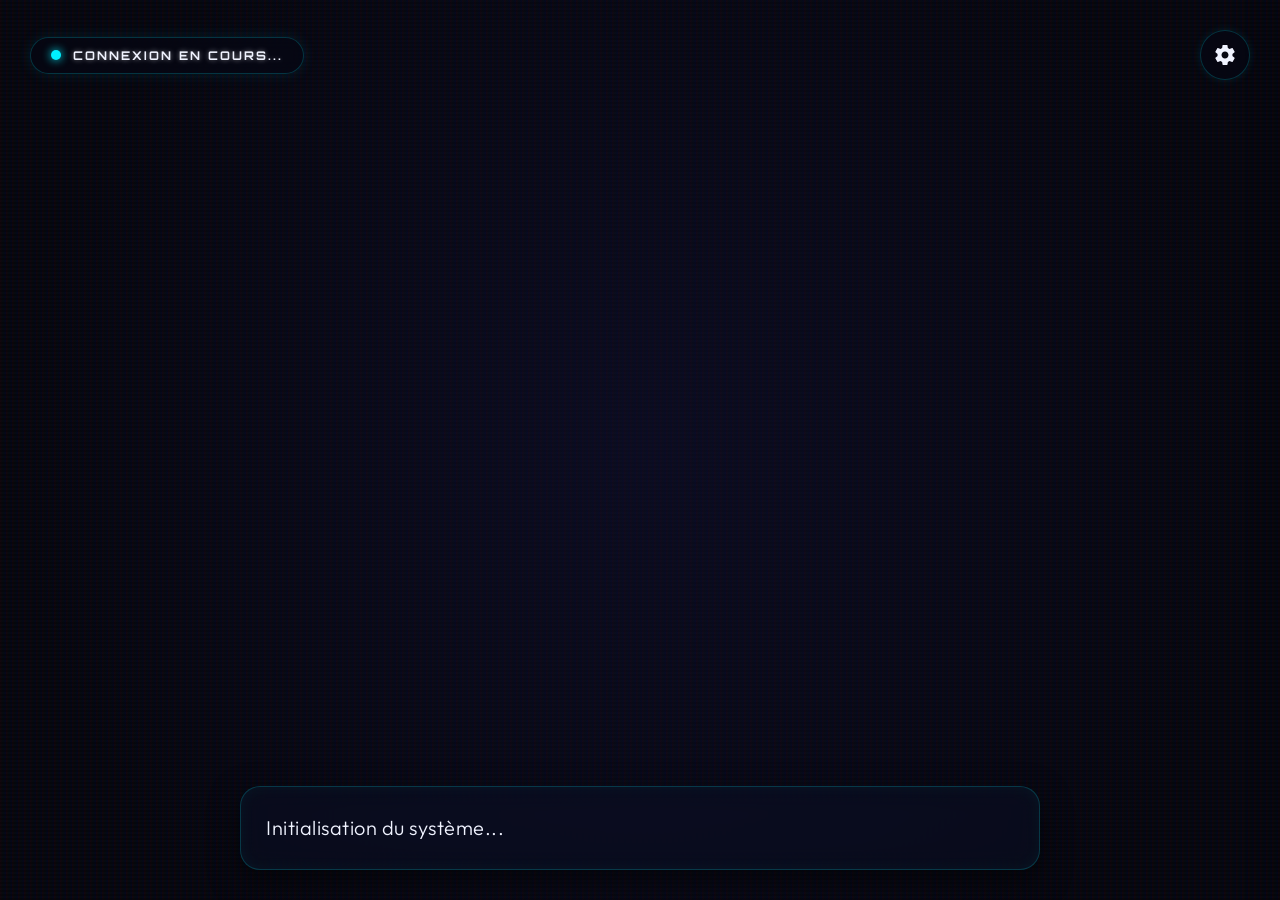
==== static/index.html @ eb3adc51 "Initial commit - Jarvis Portable 3D framework" ====
<!DOCTYPE html>
<html lang="fr">
<head>
    <meta charset="UTF-8">
    <meta name="viewport" content="width=device-width, initial-scale=1.0">
    <title>JARVIS - Assistant Virtuel 3D</title>
    <!-- Fonts moderns -->
    <link href="https://fonts.googleapis.com/css2?family=Outfit:wght@300;400;600;800&family=Orbitron:wght@400;700;900&display=swap" rel="stylesheet">
    <link rel="stylesheet" href="/static/css/style.css">
    
    <!-- CDNs pour Three.js, MediaPipe et QR Code -->
    <script src="https://cdnjs.cloudflare.com/ajax/libs/three.js/r128/three.min.js"></script>
    <script src="https://cdn.jsdelivr.net/npm/@mediapipe/camera_utils/camera_utils.js" crossorigin="anonymous"></script>
    <script src="https://cdn.jsdelivr.net/npm/@mediapipe/hands/hands.js" crossorigin="anonymous"></script>
    <script src="https://cdnjs.cloudflare.com/ajax/libs/qrcodejs/1.0.0/qrcode.min.js"></script>
</head>
<body>
    <!-- Canvas pour la Sphère 3D -->
    <div id="canvas-container"></div>

    <!-- Interface Principale -->
    <main id="main-interface">
        <header>
            <div id="status-container">
                <span id="status-dot"></span>
                <span id="status-text">CONNEXION EN COURS...</span>
            </div>
            <!-- Bouton Rouage Réglages -->
            <button id="settings-toggle" aria-label="Paramètres">
                <svg viewBox="0 0 24 24" width="24" height="24">
                    <path fill="currentColor" d="M19.43 12.98c.04-.32.07-.64.07-.98s-.03-.66-.07-.98l2.11-1.65c.19-.15.24-.42.12-.64l-2-3.46c-.12-.22-.39-.3-.61-.22l-2.49 1c-.52-.4-1.08-.73-1.69-.98l-.38-2.65C14.46 2.18 14.25 2 14 2h-4c-.25 0-.46.18-.49.42l-.38 2.65c-.61.25-1.17.59-1.69.98l-2.49-1c-.23-.09-.49 0-.61.22l-2 3.46c-.13.22-.07.49.12.64l2.11 1.65c-.04.32-.07.65-.07.98s.03.66.07.98l-2.11 1.65c-.19.15-.24.42-.12.64l2 3.46c.12.22.39.3.61.22l2.49-1c.52.4 1.08.73 1.69.98l.38 2.65c.03.24.24.42.49.42h4c.25 0 .46-.18.49-.42l.38-2.65c.61-.25 1.17-.59 1.69-.98l2.49 1c.23.09.49 0 .61-.22l2-3.46c.12-.22.07-.49-.12-.64l-2.11-1.65zM12 15.5c-1.93 0-3.5-1.57-3.5-3.5s1.57-3.5 3.5-3.5 3.5 1.57 3.5 3.5-1.57 3.5-3.5 3.5z"/>
                </svg>
            </button>
        </header>

        <!-- Zone de Réponses en Bas -->
        <section id="dialogue-section">
            <div id="user-input-display" class="hidden"></div>
            <div id="jarvis-response-display">Initialisation du système...</div>
        </section>
        
        <!-- Conteneur d'images affichées (ex: Captures d'écran) -->
        <div id="media-preview-container" class="hidden">
            <button id="close-media-preview">&times;</button>
            <img id="media-preview" src="" alt="Aperçu Jarvis">
        </div>
    </main>

    <!-- Panneau de Configuration (Drawer) -->
    <aside id="settings-panel">
        <div class="panel-header">
            <h2>Configuration Jarvis</h2>
            <button id="settings-close">&times;</button>
        </div>
        
        <div class="panel-body">
            <!-- Choix du LLM -->
            <div class="setting-group">
                <h3>Fournisseur LLM</h3>
                <div class="radio-group">
                    <label>
                        <input type="radio" name="provider" value="gemini" checked> Gemini API (Cloud/Gratuit)
                    </label>
                    <label>
                        <input type="radio" name="provider" value="ollama"> Ollama (Local)
                    </label>
                </div>
            </div>

            <!-- Paramètres Gemini -->
            <div class="setting-group" id="gemini-settings">
                <label for="gemini-key">Clé API Gemini</label>
                <input type="password" id="gemini-key" placeholder="Entrez votre clé API Google AI Studio">
                <label for="gemini-model">Modèle Gemini</label>
                <select id="gemini-model">
                    <option value="gemini-1.5-flash">Gemini 1.5 Flash (Recommandé - Ultra Rapide)</option>
                    <option value="gemini-1.5-pro">Gemini 1.5 Pro</option>
                    <option value="gemini-2.0-flash-exp">Gemini 2.0 Flash</option>
                </select>
            </div>

            <!-- Paramètres Ollama -->
            <div class="setting-group hidden" id="ollama-settings">
                <label for="ollama-url">URL Ollama</label>
                <input type="text" id="ollama-url" value="http://localhost:11434">
                <label for="ollama-model">Modèle Ollama</label>
                <input type="text" id="ollama-model" value="llama3" placeholder="Ex: llama3, mistral, phi3...">
            </div>

            <!-- Calibration Son d'Activation -->
            <div class="setting-group">
                <h3>Son d'Activation (Wake Sound)</h3>
                <p class="setting-info">Enregistrez un son fréquentiel unique (ex : sifflement, claquement sec) répété 3 fois.</p>
                <div class="wake-calibration-controls">
                    <button id="wake-calibrate-btn" class="btn-primary">Lancer l'étalonnage</button>
                    <div id="calibration-steps" class="hidden">
                        <span class="step-dot" id="step-1">1</span>
                        <span class="step-dot" id="step-2">2</span>
                        <span class="step-dot" id="step-3">3</span>
                    </div>
                </div>
                <div id="calibration-status">Non configuré. (Utilise le clic sur l'écran par défaut)</div>
            </div>

            <!-- Caméra & Tracking -->
            <div class="setting-group">
                <h3>Contrôle Gestuel (Caméra)</h3>
                <label class="switch">
                    <input type="checkbox" id="camera-tracking-toggle">
                    <span class="slider"></span>
                </label>
                <span class="switch-label">Activer le suivi des mains (Morphing 3D)</span>
            </div>

            <!-- Partage Réseau Local -->
            <div class="setting-group network-share">
                <h3>Partager sur le Réseau</h3>
                <p class="setting-info">Scannez ce QR Code ou accédez à l'adresse ci-dessous depuis un autre appareil (smartphone/tablette) connecté au même Wi-Fi.</p>
                <div id="qrcode"></div>
                <div id="local-ip-address">Recherche de l'adresse...</div>
            </div>
        </div>

        <div class="panel-footer">
            <button id="save-settings" class="btn-success">Appliquer & Sauvegarder</button>
        </div>
    </aside>

    <!-- Flux Vidéo Caché (pour MediaPipe Tracking) -->
    <video id="webcam" class="hidden" autoplay playsinline></video>

    <!-- Scripts Applicatifs -->
    <script src="/static/js/sphere.js"></script>
    <script src="/static/js/wake.js"></script>
    <script src="/static/js/hand.js"></script>
    <script src="/static/js/app.js"></script>
</body>
</html>
---- static/css/style.css ----
/* Style Principal - JARVIS */
:root {
    --bg-color: #05060f;
    --card-bg: rgba(10, 15, 30, 0.6);
    --border-color: rgba(0, 240, 255, 0.2);
    --glow-cyan: rgba(0, 240, 255, 0.4);
    
    /* Couleurs des états */
    --state-idle: #00f0ff;      /* Cyan */
    --state-thinking: #bd00ff;  /* Magenta/Violet */
    --state-speaking: #00ff66;  /* Vert Fluorescent */
    --state-sleeping: #0044ff;  /* Bleu Profond */
    
    --text-primary: #f0f3ff;
    --text-secondary: #8f9cae;
    --font-heading: 'Orbitron', sans-serif;
    --font-body: 'Outfit', sans-serif;
}

* {
    box-sizing: border-box;
    margin: 0;
    padding: 0;
}

body, html {
    width: 100%;
    height: 100%;
    overflow: hidden;
    background-color: var(--bg-color);
    font-family: var(--font-body);
    color: var(--text-primary);
    user-select: none;
}

/* Arrière-plan subtilement étoilé/quadrillé */
body::before {
    content: '';
    position: absolute;
    top: 0;
    left: 0;
    width: 100%;
    height: 100%;
    background-image: 
        radial-gradient(circle at 50% 50%, rgba(20, 20, 60, 0.4) 0%, transparent 80%),
        linear-gradient(rgba(18, 16, 16, 0) 50%, rgba(0, 0, 0, 0.25) 50%), 
        linear-gradient(90deg, rgba(255, 0, 0, 0.06), rgba(0, 255, 0, 0.02), rgba(0, 0, 255, 0.06));
    background-size: 100% 100%, 100% 4px, 6px 100%;
    z-index: 0;
    pointer-events: none;
}

/* Conteneur 3D */
#canvas-container {
    position: absolute;
    top: 0;
    left: 0;
    width: 100%;
    height: 100%;
    z-index: 1;
}

/* Interface Principale */
#main-interface {
    position: absolute;
    top: 0;
    left: 0;
    width: 100%;
    height: 100%;
    z-index: 2;
    display: flex;
    flex-direction: column;
    justify-content: space-between;
    padding: 30px;
    pointer-events: none; /* Laisse le clic traverser vers la sphère */
}

#main-interface * {
    pointer-events: auto; /* Réactive le clic pour les éléments interactifs */
}

/* Header */
header {
    display: flex;
    justify-content: space-between;
    align-items: center;
    width: 100%;
}

#status-container {
    display: flex;
    align-items: center;
    background: rgba(5, 7, 20, 0.5);
    border: 1px solid var(--border-color);
    padding: 10px 20px;
    border-radius: 30px;
    backdrop-filter: blur(8px);
    box-shadow: 0 0 15px rgba(0, 240, 255, 0.1);
}

#status-dot {
    width: 10px;
    height: 10px;
    border-radius: 50%;
    background-color: var(--state-idle);
    margin-right: 12px;
    box-shadow: 0 0 10px var(--state-idle);
    transition: all 0.5s ease;
}

#status-text {
    font-family: var(--font-heading);
    font-size: 12px;
    font-weight: 700;
    letter-spacing: 2px;
    color: var(--text-primary);
    text-shadow: 0 0 5px rgba(255,255,255,0.5);
}

#settings-toggle {
    background: rgba(5, 7, 20, 0.5);
    border: 1px solid var(--border-color);
    color: var(--text-primary);
    width: 50px;
    height: 50px;
    border-radius: 50%;
    display: flex;
    align-items: center;
    justify-content: center;
    cursor: pointer;
    backdrop-filter: blur(8px);
    transition: all 0.3s ease;
    box-shadow: 0 0 10px rgba(0, 240, 255, 0.1);
}

#settings-toggle:hover {
    color: var(--state-idle);
    border-color: var(--state-idle);
    transform: rotate(45deg);
    box-shadow: 0 0 15px var(--glow-cyan);
}

/* Zone Dialogue */
#dialogue-section {
    width: 100%;
    max-width: 800px;
    margin: 0 auto;
    background: var(--card-bg);
    border: 1px solid var(--border-color);
    border-radius: 20px;
    padding: 25px;
    backdrop-filter: blur(12px) saturate(180%);
    box-shadow: 0 10px 30px rgba(0,0,0,0.5), inset 0 0 15px rgba(0, 240, 255, 0.05);
    transition: all 0.3s ease;
}

#user-input-display {
    font-family: var(--font-body);
    font-size: 16px;
    color: var(--text-secondary);
    margin-bottom: 12px;
    padding-bottom: 8px;
    border-bottom: 1px solid rgba(255, 255, 255, 0.05);
}

#jarvis-response-display {
    font-family: var(--font-body);
    font-size: 20px;
    line-height: 1.6;
    font-weight: 300;
    letter-spacing: 0.5px;
    transition: all 0.3s ease;
}

/* Preview Image */
#media-preview-container {
    position: absolute;
    top: 50%;
    left: 50%;
    transform: translate(-50%, -50%);
    z-index: 10;
    background: var(--card-bg);
    border: 2px solid var(--state-idle);
    border-radius: 12px;
    padding: 10px;
    box-shadow: 0 0 40px rgba(0, 240, 255, 0.3);
    backdrop-filter: blur(12px);
    max-width: 80%;
    max-height: 80%;
    display: flex;
    flex-direction: column;
}

#media-preview {
    max-width: 100%;
    max-height: 60vh;
    border-radius: 6px;
    object-fit: contain;
}

#close-media-preview {
    align-self: flex-end;
    background: none;
    border: none;
    color: #ff3b30;
    font-size: 30px;
    cursor: pointer;
    line-height: 1;
    margin-bottom: 5px;
}

/* Panneau Configuration (Glassmorphism Sidebar) */
#settings-panel {
    position: absolute;
    top: 0;
    right: -420px;
    width: 400px;
    height: 100%;
    background: rgba(5, 7, 20, 0.85);
    border-left: 1px solid var(--border-color);
    box-shadow: -10px 0 30px rgba(0,0,0,0.5);
    z-index: 100;
    display: flex;
    flex-direction: column;
    transition: right 0.4s cubic-bezier(0.1, 0.9, 0.2, 1);
    backdrop-filter: blur(25px);
}

#settings-panel.open {
    right: 0;
}

.panel-header {
    padding: 25px;
    border-bottom: 1px solid rgba(255,255,255,0.05);
    display: flex;
    justify-content: space-between;
    align-items: center;
}

.panel-header h2 {
    font-family: var(--font-heading);
    font-size: 18px;
    letter-spacing: 1px;
    color: var(--state-idle);
    text-shadow: 0 0 10px rgba(0, 240, 255, 0.3);
}

#settings-close {
    background: none;
    border: none;
    color: var(--text-secondary);
    font-size: 28px;
    cursor: pointer;
    transition: color 0.3s;
}

#settings-close:hover {
    color: #ff3b30;
}

.panel-body {
    flex: 1;
    overflow-y: auto;
    padding: 25px;
}

.setting-group {
    margin-bottom: 30px;
}

.setting-group h3 {
    font-family: var(--font-heading);
    font-size: 14px;
    letter-spacing: 1px;
    margin-bottom: 15px;
    color: var(--text-primary);
    border-left: 2px solid var(--state-idle);
    padding-left: 10px;
}

.setting-info {
    font-size: 12px;
    color: var(--text-secondary);
    margin-bottom: 12px;
    line-height: 1.4;
}

label {
    display: block;
    font-size: 12px;
    color: var(--text-secondary);
    margin-bottom: 8px;
    text-transform: uppercase;
    letter-spacing: 0.5px;
}

input[type="text"], input[type="password"], select {
    width: 100%;
    background: rgba(255, 255, 255, 0.05);
    border: 1px solid rgba(255, 255, 255, 0.1);
    padding: 12px;
    border-radius: 8px;
    color: var(--text-primary);
    font-family: var(--font-body);
    font-size: 14px;
    margin-bottom: 15px;
    transition: all 0.3s;
}

input:focus, select:focus {
    outline: none;
    border-color: var(--state-idle);
    box-shadow: 0 0 10px rgba(0, 240, 255, 0.2);
}

/* Radio Group */
.radio-group {
    display: flex;
    flex-direction: column;
    gap: 12px;
}

.radio-group label {
    display: flex;
    align-items: center;
    cursor: pointer;
    text-transform: none;
    font-size: 14px;
    color: var(--text-primary);
}

.radio-group input[type="radio"] {
    margin-right: 10px;
    accent-color: var(--state-idle);
}

/* Buttons */
.btn-primary, .btn-success {
    width: 100%;
    padding: 14px;
    border-radius: 8px;
    font-family: var(--font-heading);
    font-weight: 700;
    font-size: 13px;
    letter-spacing: 1px;
    cursor: pointer;
    transition: all 0.3s;
    border: none;
}

.btn-primary {
    background: transparent;
    border: 1px solid var(--state-idle);
    color: var(--state-idle);
}

.btn-primary:hover {
    background: var(--state-idle);
    color: var(--bg-color);
    box-shadow: 0 0 15px var(--glow-cyan);
}

.btn-success {
    background: linear-gradient(135deg, #00f0ff, #bd00ff);
    color: white;
}

.btn-success:hover {
    filter: brightness(1.2);
    box-shadow: 0 0 20px rgba(189, 0, 255, 0.4);
}

.panel-footer {
    padding: 25px;
    border-top: 1px solid rgba(255,255,255,0.05);
}

/* Calibration Son */
.wake-calibration-controls {
    display: flex;
    align-items: center;
    gap: 15px;
    margin-bottom: 12px;
}

#calibration-steps {
    display: flex;
    gap: 8px;
}

.step-dot {
    width: 24px;
    height: 24px;
    border-radius: 50%;
    background: rgba(255, 255, 255, 0.1);
    color: var(--text-secondary);
    display: flex;
    align-items: center;
    justify-content: center;
    font-size: 11px;
    font-weight: bold;
    transition: all 0.3s;
}

.step-dot.active {
    background: var(--state-idle);
    color: var(--bg-color);
    box-shadow: 0 0 8px var(--state-idle);
}

.step-dot.done {
    background: var(--state-speaking);
    color: var(--bg-color);
}

#calibration-status {
    font-size: 13px;
    color: var(--state-idle);
}

/* Switch Toggle (Camera) */
.switch {
    position: relative;
    display: inline-block;
    width: 50px;
    height: 26px;
    vertical-align: middle;
    margin-right: 12px;
}

.switch input {
    opacity: 0;
    width: 0;
    height: 0;
}

.slider {
    position: absolute;
    cursor: pointer;
    top: 0;
    left: 0;
    right: 0;
    bottom: 0;
    background-color: rgba(255, 255, 255, 0.1);
    transition: .4s;
    border-radius: 34px;
    border: 1px solid rgba(255,255,255,0.05);
}

.slider:before {
    position: absolute;
    content: "";
    height: 18px;
    width: 18px;
    left: 3px;
    bottom: 3px;
    background-color: white;
    transition: .4s;
    border-radius: 50%;
}

input:checked + .slider {
    background-color: var(--state-idle);
}

input:checked + .slider:before {
    transform: translateX(24px);
    background-color: var(--bg-color);
}

.switch-label {
    font-size: 14px;
    color: var(--text-primary);
    vertical-align: middle;
}

/* Partage Réseau */
.network-share {
    display: flex;
    flex-direction: column;
    align-items: center;
    text-align: center;
    background: rgba(255, 255, 255, 0.02);
    border: 1px dashed rgba(0, 240, 255, 0.2);
    border-radius: 12px;
    padding: 15px;
    margin-top: 20px;
}

#qrcode {
    padding: 8px;
    background: white;
    border-radius: 8px;
    margin-bottom: 12px;
    display: inline-block;
}

#local-ip-address {
    font-family: var(--font-heading);
    font-size: 14px;
    color: var(--state-idle);
    letter-spacing: 0.5px;
}

/* Animations */
.hidden {
    display: none !important;
}

/* Scrollbars */
.panel-body::-webkit-scrollbar {
    width: 6px;
}

.panel-body::-webkit-scrollbar-track {
    background: transparent;
}

.panel-body::-webkit-scrollbar-thumb {
    background: rgba(255, 255, 255, 0.1);
    border-radius: 3px;
}

.panel-body::-webkit-scrollbar-thumb:hover {
    background: var(--state-idle);
}
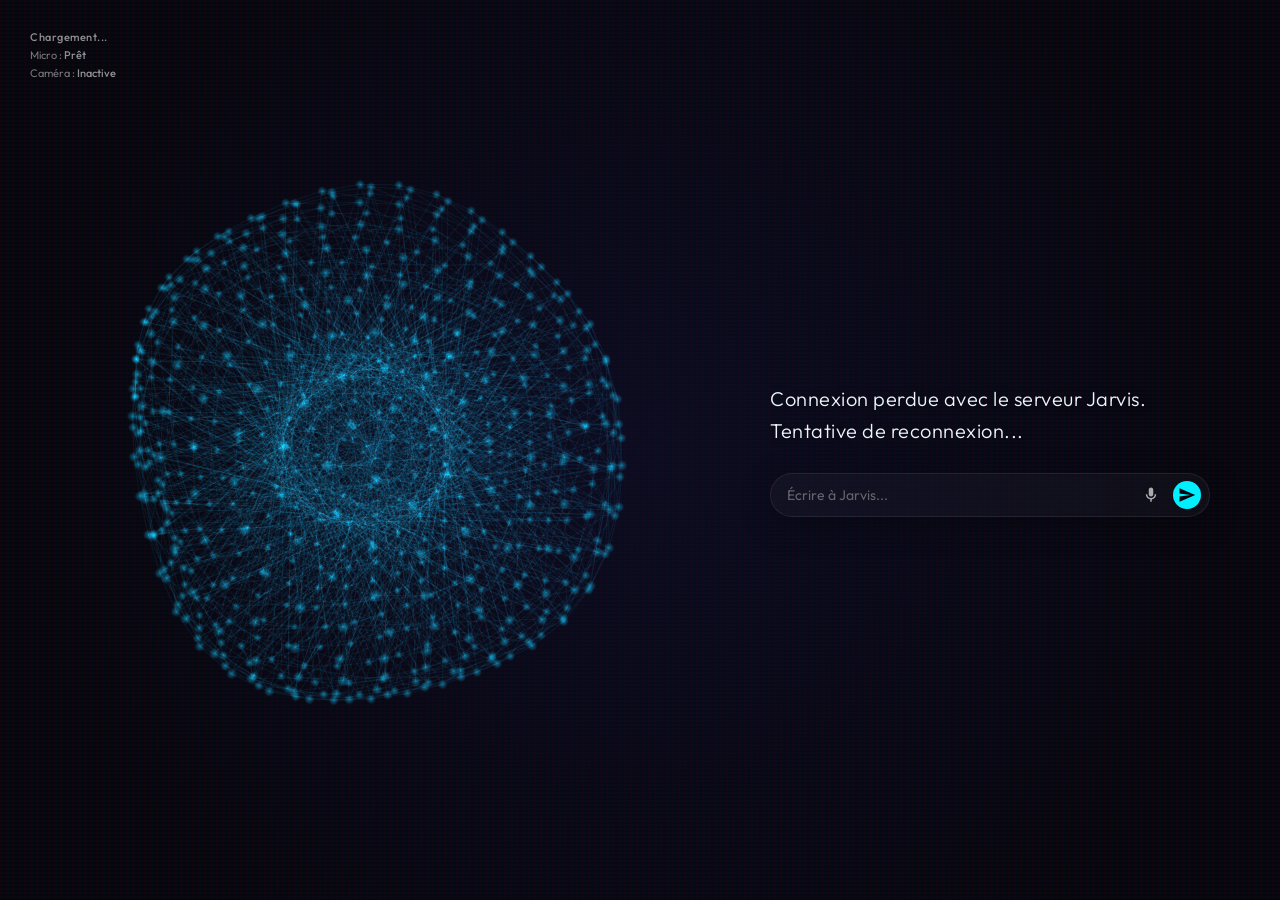
==== commit fb949fcd: "v2.3.4 — Smooth transitions, tracking perf, offline assets, modules, audit report - Smooth sphere tr" ====
--- a/static/index.html
+++ b/static/index.html
@@ -8,35 +8,51 @@
     <link href="https://fonts.googleapis.com/css2?family=Outfit:wght@300;400;600;800&family=Orbitron:wght@400;700;900&display=swap" rel="stylesheet">
     <link rel="stylesheet" href="/static/css/style.css">
     
-    <!-- CDNs pour Three.js, MediaPipe et QR Code -->
-    <script src="https://cdnjs.cloudflare.com/ajax/libs/three.js/r128/three.min.js"></script>
-    <script src="https://cdn.jsdelivr.net/npm/@mediapipe/camera_utils/camera_utils.js" crossorigin="anonymous"></script>
-    <script src="https://cdn.jsdelivr.net/npm/@mediapipe/hands/hands.js" crossorigin="anonymous"></script>
-    <script src="https://cdnjs.cloudflare.com/ajax/libs/qrcodejs/1.0.0/qrcode.min.js"></script>
+    <!-- Dépendances locales pour Three.js, MediaPipe et QR Code -->
+    <script src="/static/js/libs/three.min.js"></script>
+    <script src="/static/js/libs/mediapipe/hands.js" crossorigin="anonymous"></script>
+    <script src="/static/js/libs/qrcode.min.js"></script>
 </head>
 <body>
+    <!-- Écran de Chargement Initial -->
+    <div id="loading-screen">
+        <div class="loading-spinner"></div>
+        <h1 class="loading-title">JARVIS</h1>
+        <p class="loading-subtitle">Initialisation des connexions et chargement du système...</p>
+    </div>
+
     <!-- Canvas pour la Sphère 3D -->
     <div id="canvas-container"></div>
 
     <!-- Interface Principale -->
     <main id="main-interface">
         <header>
-            <div id="status-container">
-                <span id="status-dot"></span>
-                <span id="status-text">CONNEXION EN COURS...</span>
+            <div id="system-info">
+                <div class="system-version" id="system-version">Chargement...</div>
+                <div class="system-status-row">Micro : <span id="status-mic">Prêt</span></div>
+                <div class="system-status-row">Caméra : <span id="status-cam">Inactive</span></div>
             </div>
-            <!-- Bouton Rouage Réglages -->
-            <button id="settings-toggle" aria-label="Paramètres">
-                <svg viewBox="0 0 24 24" width="24" height="24">
-                    <path fill="currentColor" d="M19.43 12.98c.04-.32.07-.64.07-.98s-.03-.66-.07-.98l2.11-1.65c.19-.15.24-.42.12-.64l-2-3.46c-.12-.22-.39-.3-.61-.22l-2.49 1c-.52-.4-1.08-.73-1.69-.98l-.38-2.65C14.46 2.18 14.25 2 14 2h-4c-.25 0-.46.18-.49.42l-.38 2.65c-.61.25-1.17.59-1.69.98l-2.49-1c-.23-.09-.49 0-.61.22l-2 3.46c-.13.22-.07.49.12.64l2.11 1.65c-.04.32-.07.65-.07.98s.03.66.07.98l-2.11 1.65c-.19.15-.24.42-.12.64l2 3.46c.12.22.39.3.61.22l2.49-1c.52.4 1.08.73 1.69.98l.38 2.65c.03.24.24.42.49.42h4c.25 0 .46-.18.49-.42l.38-2.65c.61-.25 1.17-.59 1.69-.98l2.49 1c.23.09.49 0 .61-.22l2-3.46c.12-.22.07-.49-.12-.64l-2.11-1.65zM12 15.5c-1.93 0-3.5-1.57-3.5-3.5s1.57-3.5 3.5-3.5 3.5 1.57 3.5 3.5-1.57 3.5-3.5 3.5z"/>
-                </svg>
-            </button>
         </header>
 
         <!-- Zone de Réponses en Bas -->
         <section id="dialogue-section">
             <div id="user-input-display" class="hidden"></div>
             <div id="jarvis-response-display">Initialisation du système...</div>
+            
+            <!-- Bulle d'écriture minimaliste style Apple -->
+            <div id="chat-input-bubble">
+                <input type="text" id="chat-input" placeholder="Écrire à Jarvis..." autocomplete="off">
+                <button id="chat-mic-btn" aria-label="Activer le micro">
+                    <svg viewBox="0 0 24 24" width="18" height="18">
+                        <path fill="currentColor" d="M12 14c1.66 0 3-1.34 3-3V5c0-1.66-1.34-3-3-3S9 3.34 9 5v6c0 1.66 1.34 3 3 3zM17 11c0 2.76-2.24 5-5 5s-5-2.24-5-5H5c0 3.53 2.61 6.43 6 6.92V21h2v-3.08c3.39-.49 6-3.39 6-6.92h-2z"/>
+                    </svg>
+                </button>
+                <button id="chat-send" aria-label="Envoyer">
+                    <svg viewBox="0 0 24 24" width="18" height="18">
+                        <path fill="currentColor" d="M2.01 21L23 12 2.01 3 2 10l15 2-15 2z"/>
+                    </svg>
+                </button>
+            </div>
         </section>
         
         <!-- Conteneur d'images affichées (ex: Captures d'écran) -->
@@ -46,93 +62,211 @@
         </div>
     </main>
 
-    <!-- Panneau de Configuration (Drawer) -->
-    <aside id="settings-panel">
+    <!-- Backdrop flouté pour le menu de configuration -->
+    <div id="settings-backdrop" class="hidden"></div>
+
+    <!-- Menu Configuration Apple Style (Centré) -->
+    <div id="settings-panel" class="hidden">
         <div class="panel-header">
             <h2>Configuration Jarvis</h2>
-            <button id="settings-close">&times;</button>
+            <button id="settings-close" aria-label="Fermer">&times;</button>
         </div>
         
-        <div class="panel-body">
-            <!-- Choix du LLM -->
-            <div class="setting-group">
-                <h3>Fournisseur LLM</h3>
-                <div class="radio-group">
-                    <label>
-                        <input type="radio" name="provider" value="gemini" checked> Gemini API (Cloud/Gratuit)
-                    </label>
-                    <label>
-                        <input type="radio" name="provider" value="ollama"> Ollama (Local)
-                    </label>
-                </div>
-            </div>
-
-            <!-- Paramètres Gemini -->
-            <div class="setting-group" id="gemini-settings">
-                <label for="gemini-key">Clé API Gemini</label>
-                <input type="password" id="gemini-key" placeholder="Entrez votre clé API Google AI Studio">
-                <label for="gemini-model">Modèle Gemini</label>
-                <select id="gemini-model">
-                    <option value="gemini-1.5-flash">Gemini 1.5 Flash (Recommandé - Ultra Rapide)</option>
-                    <option value="gemini-1.5-pro">Gemini 1.5 Pro</option>
-                    <option value="gemini-2.0-flash-exp">Gemini 2.0 Flash</option>
-                </select>
-            </div>
-
-            <!-- Paramètres Ollama -->
-            <div class="setting-group hidden" id="ollama-settings">
-                <label for="ollama-url">URL Ollama</label>
-                <input type="text" id="ollama-url" value="http://localhost:11434">
-                <label for="ollama-model">Modèle Ollama</label>
-                <input type="text" id="ollama-model" value="llama3" placeholder="Ex: llama3, mistral, phi3...">
-            </div>
-
-            <!-- Calibration Son d'Activation -->
-            <div class="setting-group">
-                <h3>Son d'Activation (Wake Sound)</h3>
-                <p class="setting-info">Enregistrez un son fréquentiel unique (ex : sifflement, claquement sec) répété 3 fois.</p>
-                <div class="wake-calibration-controls">
-                    <button id="wake-calibrate-btn" class="btn-primary">Lancer l'étalonnage</button>
-                    <div id="calibration-steps" class="hidden">
-                        <span class="step-dot" id="step-1">1</span>
-                        <span class="step-dot" id="step-2">2</span>
-                        <span class="step-dot" id="step-3">3</span>
-                    </div>
-                </div>
-                <div id="calibration-status">Non configuré. (Utilise le clic sur l'écran par défaut)</div>
-            </div>
-
-            <!-- Caméra & Tracking -->
-            <div class="setting-group">
-                <h3>Contrôle Gestuel (Caméra)</h3>
-                <label class="switch">
-                    <input type="checkbox" id="camera-tracking-toggle">
-                    <span class="slider"></span>
-                </label>
-                <span class="switch-label">Activer le suivi des mains (Morphing 3D)</span>
-            </div>
-
-            <!-- Partage Réseau Local -->
-            <div class="setting-group network-share">
-                <h3>Partager sur le Réseau</h3>
-                <p class="setting-info">Scannez ce QR Code ou accédez à l'adresse ci-dessous depuis un autre appareil (smartphone/tablette) connecté au même Wi-Fi.</p>
-                <div id="qrcode"></div>
-                <div id="local-ip-address">Recherche de l'adresse...</div>
-            </div>
-        </div>
-
+        <div class="panel-container">
+            <aside class="settings-sidebar">
+                <button class="tab-btn active" data-tab="general">
+                    <svg viewBox="0 0 24 24" width="14" height="14" style="margin-right: 4px; vertical-align: middle;"><path fill="currentColor" d="M12 2C6.48 2 2 6.48 2 12s4.48 10 10 10 10-4.48 10-10S17.52 2 12 2zm1 15h-2v-6h2v6zm0-8h-2V7h2v2z"/></svg>
+                    Général
+                </button>
+                <button class="tab-btn" data-tab="audio">
+                    <svg viewBox="0 0 24 24" width="14" height="14" style="margin-right: 4px; vertical-align: middle;"><path fill="currentColor" d="M12 3a3 3 0 0 0-3 3v6a3 3 0 0 0 6 0V6a3 3 0 0 0-3-3zm5.3 9A6.29 6.29 0 0 1 12 17.7A6.29 6.29 0 0 1 6.7 12H5a7 7 0 0 0 6.5 6.93V21h1v-2.07A7 7 0 0 0 19 12h-1.7z"/></svg>
+                    Audio & Voix
+                </button>
+                <button class="tab-btn" data-tab="sensors">
+                    <svg viewBox="0 0 24 24" width="14" height="14" style="margin-right: 4px; vertical-align: middle;"><path fill="currentColor" d="M12 22C6.48 22 2 17.52 2 12S6.48 2 12 2s10 4.48 10 10-4.48 10-10 10zm-1-6h2v2h-2v-2zm2-8h-2v6h2V8z"/></svg>
+                    Rendu & Gestes
+                </button>
+                <button class="tab-btn" data-tab="modules">
+                    <svg viewBox="0 0 24 24" width="14" height="14" style="margin-right: 4px; vertical-align: middle;"><path fill="currentColor" d="M4 4h7v7H4zm10 0h7v7h-7zM4 14h7v7H4zm10 0h7v7h-7z"/></svg>
+                    Modules
+                </button>
+                <button class="tab-btn" data-tab="network">
+                    <svg viewBox="0 0 24 24" width="14" height="14" style="margin-right: 4px; vertical-align: middle;"><path fill="currentColor" d="M12 2C6.48 2 2 6.48 2 12s4.48 10 10 10 10-4.48 10-10S17.52 2 12 2zm-1 17.93c-3.95-.49-7-3.85-7-7.93 0-.62.08-1.21.21-1.79L9 15v1c0 1.1.9 2 2 2v1.93zm6.9-2.54c-.26-.81-1-1.39-1.9-1.39h-1v-3c0-.55-.45-1-1-1H8v-2h2c.55 0 1-.45 1-1V7h2c1.1 0 2-.9 2-2v-.41c2.93 1.19 5 4.06 5 7.41 0 2.08-.8 3.97-2.1 5.39z"/></svg>
+                    Réseau
+                </button>
+            </aside>
+            
+            <main class="settings-content">
+                <!-- Onglet Général -->
+                <div class="tab-pane active" id="tab-general">
+                    <div class="setting-section">
+                        <h3>Fournisseur LLM</h3>
+                        <div class="radio-group">
+                            <label class="radio-label">
+                                <input type="radio" name="provider" value="gemini" checked>
+                                <span>Gemini API (Google Studio)</span>
+                            </label>
+                            <label class="radio-label">
+                                <input type="radio" name="provider" value="ollama">
+                                <span>Ollama (Local)</span>
+                            </label>
+                        </div>
+                    </div>
+                    
+                    <div class="setting-section" id="gemini-settings">
+                        <h3>Configuration Gemini</h3>
+                        <div class="input-group">
+                            <label for="gemini-key">Clé API Gemini</label>
+                            <input type="password" id="gemini-key" placeholder="AIzaSy...">
+                        </div>
+                        <div class="input-group">
+                            <label for="gemini-model">Modèle Gemini</label>
+                            <select id="gemini-model">
+                                <option value="gemini-1.5-flash">Gemini 1.5 Flash (Ultra Rapide)</option>
+                                <option value="gemini-1.5-pro">Gemini 1.5 Pro</option>
+                                <option value="gemini-2.0-flash-exp">Gemini 2.0 Flash</option>
+                            </select>
+                        </div>
+                    </div>
+                    
+                    <div class="setting-section hidden" id="ollama-settings">
+                        <h3>Configuration Ollama</h3>
+                        <div class="input-group">
+                            <label for="ollama-url">URL Serveur</label>
+                            <input type="text" id="ollama-url" value="http://localhost:11434">
+                        </div>
+                        <div class="input-group">
+                            <label for="ollama-model">Nom du modèle</label>
+                            <input type="text" id="ollama-model" value="llama3" placeholder="Ex: llama3...">
+                        </div>
+                    </div>
+                </div>
+                
+                <!-- Onglet Audio & Voix -->
+                <div class="tab-pane hidden" id="tab-audio">
+                    <div class="setting-section">
+                        <h3>Reconnaissance Vocale (Micro)</h3>
+                        <div class="switch-row">
+                            <span class="switch-label">Activer le microphone (Écoute active)</span>
+                            <label class="switch">
+                                <input type="checkbox" id="mic-active-toggle">
+                                <span class="slider"></span>
+                            </label>
+                        </div>
+                    </div>
+                    
+                    <div class="setting-section">
+                        <h3>Synthèse Vocale (Voix Jarvis)</h3>
+                        <p class="setting-info">Personnalisez la voix, le débit de parole et la hauteur de Jarvis.</p>
+                        <div class="input-group">
+                            <label for="tts-voice-select">Sélectionner la voix</label>
+                            <select id="tts-voice-select">
+                                <option value="">Par défaut (Système)</option>
+                            </select>
+                        </div>
+                        <div class="slider-group" style="margin-top: 12px;">
+                            <div class="slider-header">
+                                <label for="tts-rate-slider" style="margin-bottom: 0;">Débit de parole : <span id="tts-rate-val">1.0</span></label>
+                            </div>
+                            <input type="range" id="tts-rate-slider" min="0.5" max="2.0" step="0.1" value="1.0" style="width: 100%; accent-color: var(--state-idle); margin-top: 8px;">
+                        </div>
+                        <div class="slider-group" style="margin-top: 12px;">
+                            <div class="slider-header">
+                                <label for="tts-pitch-slider" style="margin-bottom: 0;">Hauteur (Pitch) : <span id="tts-pitch-val">1.0</span></label>
+                            </div>
+                            <input type="range" id="tts-pitch-slider" min="0.5" max="1.5" step="0.1" value="1.0" style="width: 100%; accent-color: var(--state-idle); margin-top: 8px;">
+                        </div>
+                    </div>
+                    
+                    <div class="setting-section">
+                        <h3>Son d'Activation</h3>
+                        <p class="setting-info">Enregistrez un son fréquentiel unique (sifflement, claquement) répété 3 fois.</p>
+                        <div class="wake-calibration-controls">
+                            <button id="wake-calibrate-btn" class="btn-primary">Lancer l'étalonnage</button>
+                            <div id="calibration-steps" class="hidden">
+                                <span class="step-dot" id="step-1">1</span>
+                                <span class="step-dot" id="step-2">2</span>
+                                <span class="step-dot" id="step-3">3</span>
+                            </div>
+                        </div>
+                        <div id="calibration-status">Non configuré (clic sur l'écran par défaut)</div>
+                    </div>
+                </div>
+                
+                <!-- Onglet Rendu & Gestes -->
+                <div class="tab-pane hidden" id="tab-sensors">
+                    <div class="setting-section">
+                        <h3>Contrôle Gestuel (Caméra)</h3>
+                        <div class="switch-row">
+                            <span class="switch-label">Suivi des mains (Morphing 3D)</span>
+                            <label class="switch">
+                                <input type="checkbox" id="camera-tracking-toggle">
+                                <span class="slider"></span>
+                            </label>
+                        </div>
+                    </div>
+                    
+                    <div class="setting-section">
+                        <h3>Affichage de la Sphère</h3>
+                        <div class="slider-group">
+                            <div class="slider-header">
+                                <label for="particle-count-slider" style="margin-bottom: 0;">Quantité de Neurones : <span id="particle-count-val">600</span></label>
+                            </div>
+                            <input type="range" id="particle-count-slider" min="100" max="2000" step="50" value="600" style="width: 100%; accent-color: var(--state-idle); margin-top: 8px;">
+                        </div>
+                    </div>
+                </div>
+                
+                <!-- Onglet Modules -->
+                <div class="tab-pane hidden" id="tab-modules">
+                    <div class="setting-section">
+                        <h3>Gestion des Modules</h3>
+                        <p class="setting-info">Activez ou désactivez les fonctionnalités de Jarvis.</p>
+                        <div id="modules-list-container">
+                            <p style="font-size: 13px; color: var(--text-secondary);">Chargement des modules...</p>
+                        </div>
+                        <div style="margin-top: 15px;">
+                            <button id="reload-modules-btn" class="btn-primary">Recharger les modules</button>
+                        </div>
+                    </div>
+                    
+                    <div class="setting-section">
+                        <h3>Importer un Module</h3>
+                        <p class="setting-info">Sélectionnez un fichier Python (.py) pour l'installer comme nouveau module.</p>
+                        <div style="display: flex; gap: 10px; align-items: center; margin-top: 12px; flex-wrap: wrap;">
+                            <input type="file" id="import-module-file" accept=".py" style="display: none;">
+                            <button id="select-module-file-btn" class="btn-primary">Choisir un fichier</button>
+                            <span id="selected-module-filename" style="font-size: 12px; color: var(--text-secondary); max-width: 200px; overflow: hidden; text-overflow: ellipsis; white-space: nowrap;">Aucun fichier choisi</span>
+                            <button id="upload-module-btn" class="btn-success" style="padding: 10px 20px;">Importer</button>
+                        </div>
+                        <div id="import-status-message" style="margin-top: 10px; font-size: 12px; display: none;"></div>
+                    </div>
+                </div>
+                
+                <!-- Onglet Partage Réseau -->
+                <div class="tab-pane hidden" id="tab-network">
+                    <div class="setting-section network-share">
+                        <h3>Partager sur le Réseau</h3>
+                        <p class="setting-info">Accédez à Jarvis sur un autre appareil connecté au même réseau Wi-Fi.</p>
+                        <div id="qrcode"></div>
+                        <div id="local-ip-address">Recherche...</div>
+                    </div>
+                </div>
+            </main>
+        </div>
+        
         <div class="panel-footer">
             <button id="save-settings" class="btn-success">Appliquer & Sauvegarder</button>
         </div>
-    </aside>
+    </div>
 
     <!-- Flux Vidéo Caché (pour MediaPipe Tracking) -->
     <video id="webcam" class="hidden" autoplay playsinline></video>
 
     <!-- Scripts Applicatifs -->
-    <script src="/static/js/sphere.js"></script>
-    <script src="/static/js/wake.js"></script>
-    <script src="/static/js/hand.js"></script>
-    <script src="/static/js/app.js"></script>
+    <script src="/static/js/sphere.js?v=2.1.0"></script>
+    <script src="/static/js/wake.js?v=2.1.0"></script>
+    <script src="/static/js/hand.js?v=2.1.0"></script>
+    <script src="/static/js/app.js?v=2.1.0"></script>
 </body>
 </html>
--- a/static/css/style.css
+++ b/static/css/style.css
@@ -55,7 +55,7 @@
     position: absolute;
     top: 0;
     left: 0;
-    width: 100%;
+    width: calc(100% - 550px);
     height: 100%;
     z-index: 1;
 }
@@ -82,85 +82,64 @@
 /* Header */
 header {
     display: flex;
-    justify-content: space-between;
+    justify-content: flex-start;
     align-items: center;
     width: 100%;
 }
 
-#status-container {
-    display: flex;
-    align-items: center;
-    background: rgba(5, 7, 20, 0.5);
-    border: 1px solid var(--border-color);
-    padding: 10px 20px;
-    border-radius: 30px;
-    backdrop-filter: blur(8px);
-    box-shadow: 0 0 15px rgba(0, 240, 255, 0.1);
-}
-
-#status-dot {
-    width: 10px;
-    height: 10px;
-    border-radius: 50%;
-    background-color: var(--state-idle);
-    margin-right: 12px;
-    box-shadow: 0 0 10px var(--state-idle);
-    transition: all 0.5s ease;
-}
-
-#status-text {
-    font-family: var(--font-heading);
-    font-size: 12px;
-    font-weight: 700;
-    letter-spacing: 2px;
-    color: var(--text-primary);
-    text-shadow: 0 0 5px rgba(255,255,255,0.5);
-}
-
-#settings-toggle {
-    background: rgba(5, 7, 20, 0.5);
-    border: 1px solid var(--border-color);
-    color: var(--text-primary);
-    width: 50px;
-    height: 50px;
-    border-radius: 50%;
-    display: flex;
-    align-items: center;
-    justify-content: center;
-    cursor: pointer;
-    backdrop-filter: blur(8px);
+#system-info {
+    font-family: var(--font-body);
+    font-size: 11px;
+    color: rgba(255, 255, 255, 0.45);
+    display: flex;
+    flex-direction: column;
+    gap: 4px;
+    align-items: flex-start;
+    padding: 0;
+    background: none;
+    border: none;
+    backdrop-filter: none;
     transition: all 0.3s ease;
-    box-shadow: 0 0 10px rgba(0, 240, 255, 0.1);
-}
-
-#settings-toggle:hover {
-    color: var(--state-idle);
-    border-color: var(--state-idle);
-    transform: rotate(45deg);
-    box-shadow: 0 0 15px var(--glow-cyan);
-}
-
-/* Zone Dialogue */
+}
+
+.system-version {
+    font-weight: 500;
+    color: rgba(255, 255, 255, 0.55);
+    letter-spacing: 0.5px;
+}
+
+#status-mic, #status-cam {
+    font-weight: 500;
+    color: rgba(255, 255, 255, 0.55);
+}
+
+/* Zone Dialogue (Ultra Minimaliste & Flottant à Droite de la Sphère) */
 #dialogue-section {
-    width: 100%;
-    max-width: 800px;
-    margin: 0 auto;
-    background: var(--card-bg);
-    border: 1px solid var(--border-color);
-    border-radius: 20px;
-    padding: 25px;
-    backdrop-filter: blur(12px) saturate(180%);
-    box-shadow: 0 10px 30px rgba(0,0,0,0.5), inset 0 0 15px rgba(0, 240, 255, 0.05);
+    position: absolute;
+    top: 50%;
+    right: 50px;
+    transform: translateY(-50%);
+    width: 40%;
+    max-width: 480px;
+    background: transparent;
+    border: none;
+    padding: 20px;
     transition: all 0.3s ease;
+    display: flex;
+    flex-direction: column;
+    align-items: stretch;
+    gap: 16px;
+    z-index: 5;
 }
 
 #user-input-display {
     font-family: var(--font-body);
-    font-size: 16px;
+    font-size: 14px;
     color: var(--text-secondary);
-    margin-bottom: 12px;
-    padding-bottom: 8px;
-    border-bottom: 1px solid rgba(255, 255, 255, 0.05);
+    margin-bottom: 4px;
+    text-shadow: 0 0 8px rgba(0, 0, 0, 0.8), 0 0 12px rgba(0, 240, 255, 0.1);
+    align-self: flex-end;
+    text-align: right;
 }
 
 #jarvis-response-display {
@@ -170,6 +149,116 @@
     font-weight: 300;
     letter-spacing: 0.5px;
     transition: all 0.3s ease;
+    text-shadow: 0 0 8px rgba(0, 0, 0, 0.9), 0 0 15px rgba(0, 240, 255, 0.2);
+    align-self: flex-start;
+    text-align: left;
+    max-height: 60vh;
+    overflow-y: auto;
+    padding-right: 12px;
+}
+
+#jarvis-response-display::-webkit-scrollbar {
+    width: 4px;
+}
+
+#jarvis-response-display::-webkit-scrollbar-track {
+    background: transparent;
+}
+
+#jarvis-response-display::-webkit-scrollbar-thumb {
+    background: rgba(255, 255, 255, 0.15);
+    border-radius: 2px;
+}
+
+#jarvis-response-display::-webkit-scrollbar-thumb:hover {
+    background: var(--state-idle);
+}
+
+/* Bulle d'écriture minimaliste style Apple */
+#chat-input-bubble {
+    width: 100%;
+    max-width: 480px;
+    margin: 10px auto 0 auto;
+    background: rgba(255, 255, 255, 0.03);
+    border: 1px solid rgba(255, 255, 255, 0.08);
+    backdrop-filter: blur(40px);
+    border-radius: 24px;
+    padding: 4px 8px 4px 16px;
+    display: flex;
+    align-items: center;
+    box-shadow: 0 8px 32px rgba(0, 0, 0, 0.25);
+    transition: all 0.3s cubic-bezier(0.16, 1, 0.3, 1);
+    pointer-events: auto;
+    gap: 8px;
+}
+
+#chat-input-bubble:focus-within {
+    border-color: rgba(0, 240, 255, 0.3);
+    box-shadow: 0 8px 32px rgba(0, 240, 255, 0.12);
+    background: rgba(255, 255, 255, 0.06);
+}
+
+#chat-input {
+    flex: 1;
+    background: transparent;
+    border: none;
+    color: #fff;
+    font-family: var(--font-body);
+    font-size: 14px;
+    padding: 8px 0;
+    outline: none;
+}
+
+#chat-input::placeholder {
+    color: rgba(255, 255, 255, 0.35);
+}
+
+#chat-mic-btn {
+    background: transparent;
+    color: rgba(255, 255, 255, 0.65);
+    border: none;
+    width: 28px;
+    height: 28px;
+    border-radius: 50%;
+    display: flex;
+    align-items: center;
+    justify-content: center;
+    cursor: pointer;
+    transition: all 0.2s ease;
+}
+
+#chat-mic-btn:hover {
+    transform: scale(1.05);
+    color: #fff;
+    background: rgba(255, 255, 255, 0.08);
+}
+
+#chat-mic-btn.active {
+    color: #ff3b30;
+    background: rgba(255, 59, 48, 0.15);
+}
+
+#chat-send {
+    background: var(--state-idle);
+    color: #05060f;
+    border: none;
+    width: 28px;
+    height: 28px;
+    border-radius: 50%;
+    display: flex;
+    align-items: center;
+    justify-content: center;
+    cursor: pointer;
+    transition: all 0.2s ease;
+}
+
+#chat-send:hover {
+    transform: scale(1.05);
+    background: #fff;
+}
+
+#chat-send svg {
+    color: #05060f;
 }
 
 /* Preview Image */
@@ -189,6 +278,7 @@
     max-height: 80%;
     display: flex;
     flex-direction: column;
+    pointer-events: auto;
 }
 
 #media-preview {
@@ -209,171 +299,224 @@
     margin-bottom: 5px;
 }
 
-/* Panneau Configuration (Glassmorphism Sidebar) */
+/* Backdrop flouté Apple-like */
+#settings-backdrop {
+    position: fixed;
+    top: 0;
+    left: 0;
+    width: 100vw;
+    height: 100vh;
+    background: rgba(0, 0, 0, 0.4);
+    backdrop-filter: blur(15px);
+    z-index: 99;
+    opacity: 0;
+    transition: opacity 0.3s ease;
+    pointer-events: auto;
+}
+
+#settings-backdrop.open {
+    opacity: 1;
+}
+
+/* Modal de configuration centré style Apple */
 #settings-panel {
-    position: absolute;
-    top: 0;
-    right: -420px;
-    width: 400px;
-    height: 100%;
-    background: rgba(5, 7, 20, 0.85);
-    border-left: 1px solid var(--border-color);
-    box-shadow: -10px 0 30px rgba(0,0,0,0.5);
+    position: fixed;
+    top: 50%;
+    left: 50%;
+    transform: translate(-50%, -50%) scale(0.95);
+    width: 660px;
+    height: 460px;
+    background: rgba(18, 20, 32, 0.65);
+    border: 1px solid rgba(255, 255, 255, 0.08);
+    box-shadow: 0 20px 50px rgba(0, 0, 0, 0.6);
+    border-radius: 20px;
     z-index: 100;
     display: flex;
     flex-direction: column;
-    transition: right 0.4s cubic-bezier(0.1, 0.9, 0.2, 1);
-    backdrop-filter: blur(25px);
+    opacity: 0;
+    pointer-events: none;
+    transition: all 0.3s cubic-bezier(0.16, 1, 0.3, 1);
+    overflow: hidden;
+    backdrop-filter: blur(40px);
 }
 
 #settings-panel.open {
-    right: 0;
+    transform: translate(-50%, -50%) scale(1);
+    opacity: 1;
+    pointer-events: auto;
 }
 
 .panel-header {
-    padding: 25px;
-    border-bottom: 1px solid rgba(255,255,255,0.05);
+    padding: 16px 20px;
+    border-bottom: 1px solid rgba(255, 255, 255, 0.08);
     display: flex;
     justify-content: space-between;
     align-items: center;
+    background: rgba(255, 255, 255, 0.02);
 }
 
 .panel-header h2 {
     font-family: var(--font-heading);
-    font-size: 18px;
-    letter-spacing: 1px;
-    color: var(--state-idle);
-    text-shadow: 0 0 10px rgba(0, 240, 255, 0.3);
+    font-size: 14px;
+    font-weight: 700;
+    letter-spacing: 0.5px;
+    color: rgba(255, 255, 255, 0.9);
 }
 
 #settings-close {
     background: none;
     border: none;
-    color: var(--text-secondary);
-    font-size: 28px;
+    color: rgba(255, 255, 255, 0.5);
+    font-size: 24px;
     cursor: pointer;
-    transition: color 0.3s;
+    line-height: 1;
+    transition: color 0.2s;
 }
 
 #settings-close:hover {
-    color: #ff3b30;
-}
-
-.panel-body {
+    color: #ff453a;
+}
+
+/* Split panel layout */
+.panel-container {
+    display: flex;
     flex: 1;
+    overflow: hidden;
+}
+
+/* Sidebar de gauche */
+.settings-sidebar {
+    width: 170px;
+    background: rgba(255, 255, 255, 0.015);
+    border-right: 1px solid rgba(255, 255, 255, 0.06);
+    padding: 15px 8px;
+    display: flex;
+    flex-direction: column;
+    gap: 4px;
+}
+
+.tab-btn {
+    background: transparent;
+    border: none;
+    color: rgba(255, 255, 255, 0.65);
+    padding: 8px 12px;
+    border-radius: 8px;
+    text-align: left;
+    font-family: var(--font-body);
+    font-size: 13px;
+    font-weight: 500;
+    cursor: pointer;
+    transition: all 0.2s;
+    display: flex;
+    align-items: center;
+}
+
+.tab-btn:hover {
+    background: rgba(255, 255, 255, 0.05);
+    color: #fff;
+}
+
+.tab-btn.active {
+    background: rgba(0, 240, 255, 0.15);
+    color: var(--state-idle);
+    font-weight: 600;
+}
+
+/* Contenu de droite */
+.settings-content {
+    flex: 1;
+    padding: 20px;
     overflow-y: auto;
-    padding: 25px;
-}
-
-.setting-group {
-    margin-bottom: 30px;
-}
-
-.setting-group h3 {
+    background: rgba(0, 0, 0, 0.05);
+}
+
+.tab-pane {
+    display: flex;
+    flex-direction: column;
+    gap: 16px;
+}
+
+.setting-section {
+    background: rgba(255, 255, 255, 0.02);
+    border: 1px solid rgba(255, 255, 255, 0.04);
+    border-radius: 12px;
+    padding: 14px;
+}
+
+.setting-section h3 {
     font-family: var(--font-heading);
-    font-size: 14px;
-    letter-spacing: 1px;
-    margin-bottom: 15px;
-    color: var(--text-primary);
+    font-size: 12px;
+    color: #fff;
+    margin-bottom: 10px;
     border-left: 2px solid var(--state-idle);
-    padding-left: 10px;
-}
-
-.setting-info {
-    font-size: 12px;
-    color: var(--text-secondary);
+    padding-left: 8px;
+}
+
+.input-group {
+    display: flex;
+    flex-direction: column;
+    gap: 6px;
     margin-bottom: 12px;
-    line-height: 1.4;
-}
-
-label {
-    display: block;
-    font-size: 12px;
-    color: var(--text-secondary);
-    margin-bottom: 8px;
+}
+
+.input-group:last-child {
+    margin-bottom: 0;
+}
+
+.input-group label {
+    font-size: 10px;
+    color: rgba(255, 255, 255, 0.5);
     text-transform: uppercase;
     letter-spacing: 0.5px;
-}
-
-input[type="text"], input[type="password"], select {
-    width: 100%;
-    background: rgba(255, 255, 255, 0.05);
-    border: 1px solid rgba(255, 255, 255, 0.1);
-    padding: 12px;
-    border-radius: 8px;
-    color: var(--text-primary);
-    font-family: var(--font-body);
-    font-size: 14px;
-    margin-bottom: 15px;
-    transition: all 0.3s;
-}
-
-input:focus, select:focus {
-    outline: none;
-    border-color: var(--state-idle);
-    box-shadow: 0 0 10px rgba(0, 240, 255, 0.2);
-}
-
-/* Radio Group */
+    margin-bottom: 0;
+}
+
+/* Radio buttons */
 .radio-group {
     display: flex;
     flex-direction: column;
-    gap: 12px;
-}
-
-.radio-group label {
-    display: flex;
-    align-items: center;
+    gap: 8px;
+}
+
+.radio-label {
+    display: flex;
+    align-items: center;
+    gap: 8px;
     cursor: pointer;
-    text-transform: none;
-    font-size: 14px;
-    color: var(--text-primary);
-}
-
-.radio-group input[type="radio"] {
-    margin-right: 10px;
+    font-size: 13px;
+    color: rgba(255, 255, 255, 0.85);
+}
+
+.radio-label input {
     accent-color: var(--state-idle);
 }
 
-/* Buttons */
-.btn-primary, .btn-success {
-    width: 100%;
-    padding: 14px;
-    border-radius: 8px;
-    font-family: var(--font-heading);
-    font-weight: 700;
-    font-size: 13px;
-    letter-spacing: 1px;
-    cursor: pointer;
-    transition: all 0.3s;
-    border: none;
-}
-
-.btn-primary {
-    background: transparent;
-    border: 1px solid var(--state-idle);
-    color: var(--state-idle);
-}
-
-.btn-primary:hover {
-    background: var(--state-idle);
-    color: var(--bg-color);
-    box-shadow: 0 0 15px var(--glow-cyan);
-}
-
-.btn-success {
-    background: linear-gradient(135deg, #00f0ff, #bd00ff);
-    color: white;
-}
-
-.btn-success:hover {
-    filter: brightness(1.2);
-    box-shadow: 0 0 20px rgba(189, 0, 255, 0.4);
+/* Switch Row */
+.switch-row {
+    display: flex;
+    justify-content: space-between;
+    align-items: center;
+}
+
+.slider-group {
+    display: flex;
+    flex-direction: column;
+    gap: 4px;
+}
+
+.slider-header {
+    display: flex;
+    justify-content: space-between;
+    font-size: 12px;
+    color: rgba(255, 255, 255, 0.85);
 }
 
 .panel-footer {
-    padding: 25px;
-    border-top: 1px solid rgba(255,255,255,0.05);
+    padding: 12px 20px;
+    border-top: 1px solid rgba(255,255,255,0.08);
+    display: flex;
+    justify-content: flex-end;
+    background: rgba(255,255,255,0.02);
 }
 
 /* Calibration Son */
@@ -525,3 +668,200 @@
 .panel-body::-webkit-scrollbar-thumb:hover {
     background: var(--state-idle);
 }
+
+/* Custom styling for inputs, selects, and buttons inside settings modal */
+.settings-content input[type="text"],
+.settings-content input[type="password"],
+.settings-content select {
+    width: 100%;
+    padding: 10px 14px;
+    background: rgba(255, 255, 255, 0.03);
+    border: 1px solid rgba(255, 255, 255, 0.08);
+    border-radius: 10px;
+    color: #fff;
+    font-family: var(--font-body);
+    font-size: 13px;
+    outline: none;
+    transition: all 0.3s ease;
+}
+
+.settings-content input[type="text"]:focus,
+.settings-content input[type="password"]:focus,
+.settings-content select:focus {
+    border-color: var(--state-idle);
+    background: rgba(255, 255, 255, 0.06);
+    box-shadow: 0 0 10px rgba(0, 240, 255, 0.15);
+}
+
+.btn-primary, .btn-success {
+    padding: 10px 20px;
+    border-radius: 10px;
+    font-family: var(--font-body);
+    font-size: 13px;
+    font-weight: 600;
+    cursor: pointer;
+    transition: all 0.2s ease;
+    border: none;
+    outline: none;
+}
+
+.btn-primary {
+    background: rgba(255, 255, 255, 0.1);
+    color: #fff;
+    border: 1px solid rgba(255, 255, 255, 0.1);
+}
+
+.btn-primary:hover {
+    background: rgba(255, 255, 255, 0.15);
+    transform: scale(1.02);
+}
+
+.btn-success {
+    background: var(--state-idle);
+    color: #05060f;
+    box-shadow: 0 4px 15px rgba(0, 240, 255, 0.2);
+}
+
+.btn-success:hover {
+    background: #fff;
+    transform: scale(1.02);
+    box-shadow: 0 4px 15px rgba(255, 255, 255, 0.25);
+}
+
+/* Loading Screen */
+#loading-screen {
+    position: fixed;
+    top: 0;
+    left: 0;
+    width: 100vw;
+    height: 100vh;
+    background: #05060f;
+    z-index: 9999;
+    display: flex;
+    flex-direction: column;
+    align-items: center;
+    justify-content: center;
+    transition: opacity 0.5s ease, visibility 0.5s ease;
+}
+
+#loading-screen.fade-out {
+    opacity: 0;
+    visibility: hidden;
+}
+
+.loading-spinner {
+    width: 48px;
+    height: 48px;
+    border: 3px solid rgba(0, 240, 255, 0.1);
+    border-top: 3px solid var(--state-idle);
+    border-radius: 50%;
+    animation: spin 1s linear infinite;
+    margin-bottom: 24px;
+}
+
+.loading-title {
+    font-family: var(--font-heading);
+    font-size: 28px;
+    font-weight: 900;
+    color: #fff;
+    letter-spacing: 4px;
+    margin-bottom: 8px;
+    text-shadow: 0 0 15px rgba(0, 240, 255, 0.3);
+}
+
+.loading-subtitle {
+    font-family: var(--font-body);
+    font-size: 13px;
+    color: rgba(255, 255, 255, 0.4);
+    letter-spacing: 0.5px;
+}
+
+@keyframes spin {
+    0% { transform: rotate(0deg); }
+    100% { transform: rotate(360deg); }
+}
+
+/* Canvas Drag and Selection Blocking */
+canvas {
+    user-select: none;
+    -webkit-user-drag: none;
+    outline: none;
+    -webkit-tap-highlight-color: transparent;
+}
+
+/* Module Row / Card in Modules Tab */
+.module-card {
+    background: rgba(255, 255, 255, 0.02);
+    border: 1px solid rgba(255, 255, 255, 0.05);
+    border-radius: 12px;
+    padding: 14px;
+    margin-bottom: 12px;
+    display: flex;
+    justify-content: space-between;
+    align-items: center;
+    transition: all 0.3s ease;
+}
+
+.module-card:hover {
+    border-color: rgba(0, 240, 255, 0.15);
+    background: rgba(255, 255, 255, 0.03);
+}
+
+.module-info {
+    flex: 1;
+    padding-right: 15px;
+}
+
+.module-title-row {
+    display: flex;
+    align-items: center;
+    gap: 8px;
+    margin-bottom: 4px;
+}
+
+.module-name {
+    font-size: 14px;
+    font-weight: 600;
+    color: #fff;
+}
+
+.module-badge {
+    font-size: 9px;
+    padding: 2px 6px;
+    border-radius: 8px;
+    font-weight: 600;
+    text-transform: uppercase;
+}
+
+.module-badge.active {
+    background: rgba(0, 255, 102, 0.15);
+    color: var(--state-speaking);
+    border: 1px solid rgba(0, 255, 102, 0.25);
+}
+
+.module-badge.inactive {
+    background: rgba(255, 59, 48, 0.15);
+    color: #ff3b30;
+    border: 1px solid rgba(255, 59, 48, 0.25);
+}
+
+.module-description {
+    font-size: 12px;
+    color: var(--text-secondary);
+    line-height: 1.4;
+    margin-bottom: 6px;
+}
+
+.module-keywords {
+    font-size: 10px;
+    color: rgba(255, 255, 255, 0.3);
+    font-family: monospace;
+}
+
+/* File selection display */
+#selected-module-filename {
+    background: rgba(255, 255, 255, 0.03);
+    padding: 8px 12px;
+    border-radius: 8px;
+    border: 1px dashed rgba(255, 255, 255, 0.1);
+}
